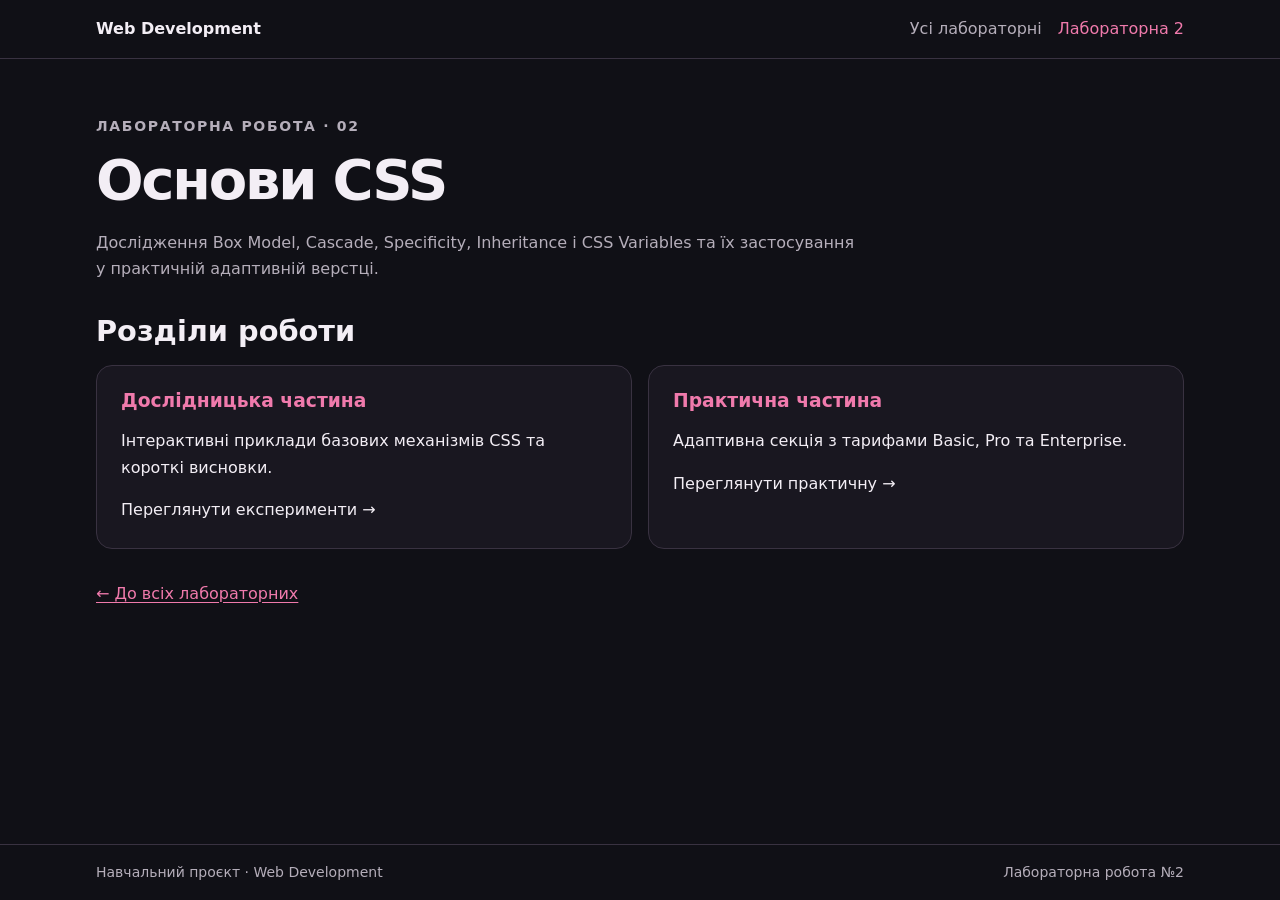
==== lab2/index.html @ 901f0a63 "first commit" ====
<!doctype html>
<html lang="uk">
  <head>
    <meta charset="UTF-8" />
    <meta name="viewport" content="width=device-width, initial-scale=1.0" />
    <meta
      name="description"
      content="Навігація лабораторної роботи №2: дослідження CSS та практична секція тарифних планів."
    />
    <meta name="theme-color" content="#101016" />
    <title>Лабораторна робота №2 · Web Development</title>
    <link rel="stylesheet" href="../site.css" />
  </head>
  <body>
    <header class="site-header">
      <a class="skip-link" href="#main">Перейти до вмісту</a>
      <div class="site-shell site-header__inner">
        <a class="site-brand" href="../index.html">Web Development</a>
        <nav class="site-nav" aria-label="Основна навігація">
          <ul class="site-nav__list">
            <li><a href="../index.html">Усі лабораторні</a></li>
            <li><a href="index.html" aria-current="page">Лабораторна 2</a></li>
          </ul>
        </nav>
      </div>
    </header>

    <main class="site-shell site-main" id="main">
      <header class="page-intro">
        <p class="eyebrow">Лабораторна робота · 02</p>
        <h1>Основи CSS</h1>
        <p>
          Дослідження Box Model, Cascade, Specificity, Inheritance і CSS Variables та їх
          застосування у практичній адаптивній верстці.
        </p>
      </header>

      <section aria-labelledby="sections-title">
        <h2 id="sections-title">Розділи роботи</h2>
        <div class="card-grid">
          <a class="card card--link" href="experiments.html">
            <h3 class="card__title">Дослідницька частина</h3>
            <p>Інтерактивні приклади базових механізмів CSS та короткі висновки.</p>
            <span>Переглянути експерименти →</span>
          </a>
          <a class="card card--link" href="pricing-card.html">
            <h3 class="card__title">Практична частина</h3>
            <p>Адаптивна секція з тарифами Basic, Pro та Enterprise.</p>
            <span>Переглянути практичну →</span>
          </a>
        </div>
      </section>
      <a class="back-link" href="../index.html">← До всіх лабораторних</a>
    </main>

    <footer class="site-footer">
      <div class="site-shell site-footer__inner">
        <p>Навчальний проєкт · Web Development</p>
        <p>Лабораторна робота №2</p>
      </div>
    </footer>
  </body>
</html>
---- site.css ----
:root {
  color-scheme: dark;
  --color-background: #101016;
  --color-surface: #191720;
  --color-surface-raised: #211d29;
  --color-demo-background: #14121a;
  --color-text: #f3eef5;
  --color-muted: #b5aeba;
  --color-border: #393241;
  --color-pink: #f07aac;
  --color-purple: #c28af2;
  --font-family-base: system-ui, -apple-system, 'Segoe UI', sans-serif;
  --font-size-base: 1rem;
  --font-size-h1: clamp(2rem, 5vw, 3.5rem);
  --font-size-h2: clamp(1.35rem, 3vw, 1.8rem);
  --font-size-small: 0.875rem;
  --font-weight-bold: 700;
  --line-height-base: 1.65;
  --line-height-heading: 1.2;
  --tracking-heading: -0.04em;
  --spacing-sm: 0.5rem;
  --spacing-md: 1rem;
  --spacing-lg: 1.5rem;
  --spacing-xl: 2rem;
  --spacing-2xl: 3.5rem;
  --content-width: 68rem;
  --border-radius: 1rem;
  --border-radius-small: 0.65rem;
  --border-width: 1px;
}

*,
*::before,
*::after {
  box-sizing: border-box;
}

body {
  display: flex;
  min-width: 20rem;
  min-height: 100vh;
  flex-direction: column;
  margin: 0;
  background: var(--color-background);
  color: var(--color-text);
  font-family: var(--font-family-base);
  font-size: var(--font-size-base);
  line-height: var(--line-height-base);
}

a {
  color: var(--color-pink);
  text-underline-offset: 0.2em;
}

a:hover {
  color: var(--color-purple);
}

a:focus-visible {
  outline: 3px solid var(--color-purple);
  outline-offset: 4px;
  border-radius: var(--border-radius-small);
}

img {
  max-width: 100%;
}

.site-shell {
  width: min(var(--content-width), 100% - 2rem);
  margin-inline: auto;
}

.site-header,
.site-footer {
  border-color: var(--color-border);
  border-style: solid;
}

.site-header {
  border-width: 0 0 var(--border-width);
}

.site-header__inner,
.site-footer__inner {
  display: flex;
  align-items: center;
  justify-content: space-between;
  gap: var(--spacing-md);
  padding-block: var(--spacing-md);
}

.site-brand {
  color: var(--color-text);
  font-weight: var(--font-weight-bold);
  text-decoration: none;
}

.site-nav__list {
  display: flex;
  flex-wrap: wrap;
  gap: var(--spacing-md);
  margin: 0;
  padding: 0;
  list-style: none;
}

.site-nav a {
  color: var(--color-muted);
  text-decoration: none;
}

.site-nav a:hover,
.site-nav a[aria-current='page'] {
  color: var(--color-pink);
}

.site-main {
  flex: 1;
  padding-block: var(--spacing-2xl);
}

.page-intro {
  max-width: 48rem;
  margin-bottom: var(--spacing-xl);
}

.eyebrow {
  margin: 0 0 var(--spacing-sm);
  color: var(--color-pink);
  font-size: var(--font-size-small);
  font-weight: var(--font-weight-bold);
  letter-spacing: 0.12em;
  text-transform: uppercase;
}

h1,
h2,
h3 {
  line-height: var(--line-height-heading);
}

h1 {
  margin: 0 0 var(--spacing-md);
  font-size: var(--font-size-h1);
  letter-spacing: var(--tracking-heading);
}

h2 {
  margin: 0 0 var(--spacing-md);
  font-size: var(--font-size-h2);
}

.page-intro p,
.site-footer {
  color: var(--color-muted);
}

.card-grid {
  display: grid;
  grid-template-columns: repeat(auto-fit, minmax(min(100%, 17rem), 1fr));
  gap: var(--spacing-md);
}

.card {
  padding: var(--spacing-lg);
  border: var(--border-width) solid var(--color-border);
  border-radius: var(--border-radius);
  background: var(--color-surface);
}

.card--link {
  display: block;
  color: inherit;
  text-decoration: none;
  transition:
    transform 160ms ease,
    border-color 160ms ease,
    background-color 160ms ease;
}

.card--link:hover {
  transform: translateY(-3px);
  border-color: var(--color-pink);
  background: var(--color-surface-raised);
  color: inherit;
}

.card__title {
  margin: 0 0 var(--spacing-sm);
  color: var(--color-pink);
}

.card p:last-child {
  margin-bottom: 0;
  color: var(--color-muted);
}

.site-footer {
  border-width: var(--border-width) 0 0;
  font-size: var(--font-size-small);
}

.site-footer__inner p {
  margin: 0;
}

.back-link {
  display: inline-block;
  margin-top: var(--spacing-xl);
}

.skip-link {
  position: absolute;
  top: 0.5rem;
  left: 0.5rem;
  z-index: 1;
  padding: var(--spacing-sm) var(--spacing-md);
  transform: translateY(-150%);
  border-radius: 0.5rem;
  background: var(--color-surface-raised);
}

.skip-link:focus {
  transform: translateY(0);
}

@media (max-width: 40rem) {
  .site-header__inner,
  .site-footer__inner {
    align-items: flex-start;
    flex-direction: column;
  }

  .site-main {
    padding-block: var(--spacing-xl);
  }
}

@media (prefers-reduced-motion: reduce) {
  * {
    scroll-behavior: auto !important;
    transition-duration: 0.01ms !important;
  }
}
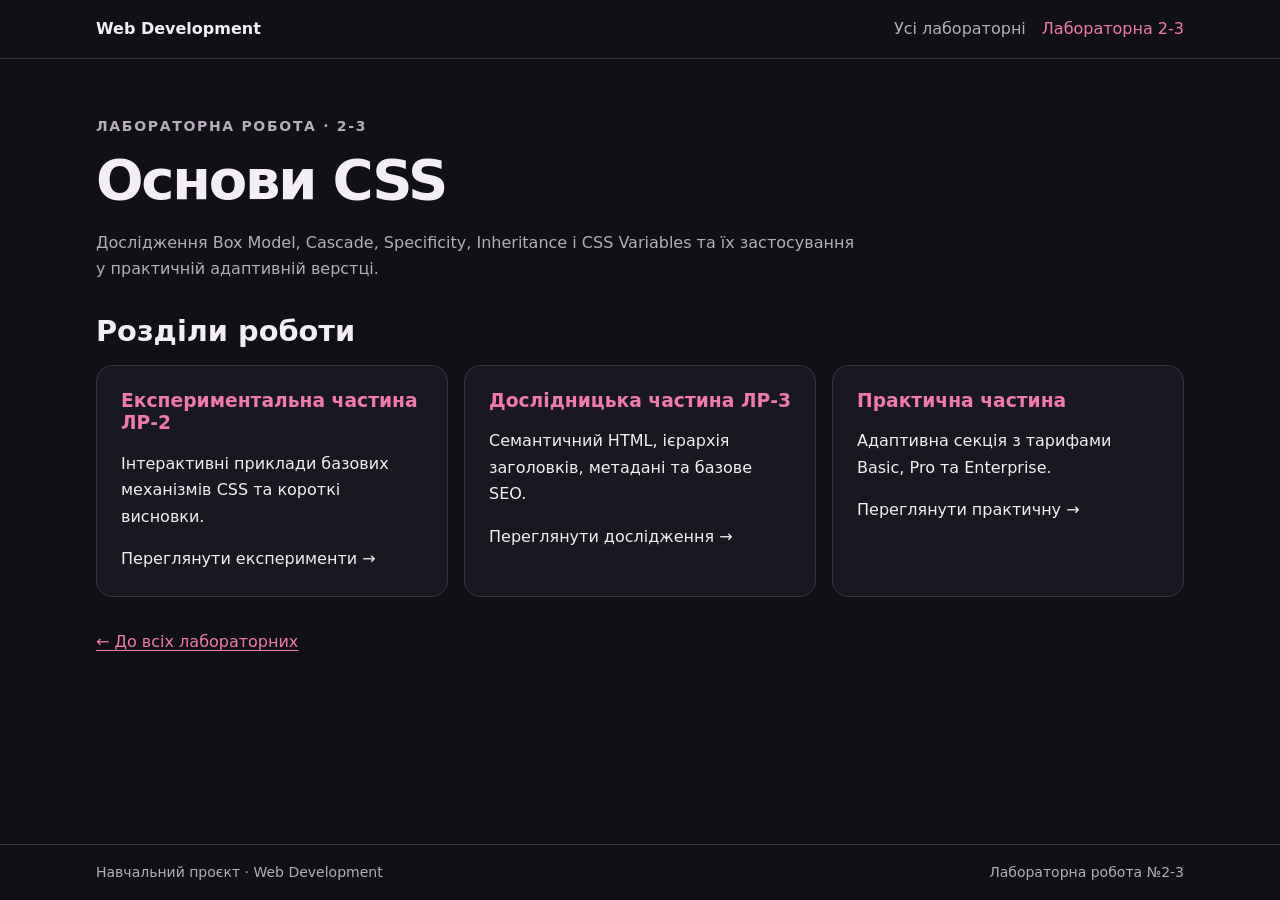
==== commit b4609a8f: "Update Lab3" ====
--- a/lab2/index.html
+++ b/lab2/index.html
@@ -8,7 +8,7 @@
       content="Навігація лабораторної роботи №2: дослідження CSS та практична секція тарифних планів."
     />
     <meta name="theme-color" content="#101016" />
-    <title>Лабораторна робота №2 · Web Development</title>
+    <title>Лабораторна робота №2-3 · Web Development</title>
     <link rel="stylesheet" href="../site.css" />
   </head>
   <body>
@@ -19,7 +19,7 @@
         <nav class="site-nav" aria-label="Основна навігація">
           <ul class="site-nav__list">
             <li><a href="../index.html">Усі лабораторні</a></li>
-            <li><a href="index.html" aria-current="page">Лабораторна 2</a></li>
+            <li><a href="index.html" aria-current="page">Лабораторна 2-3</a></li>
           </ul>
         </nav>
       </div>
@@ -27,7 +27,7 @@
 
     <main class="site-shell site-main" id="main">
       <header class="page-intro">
-        <p class="eyebrow">Лабораторна робота · 02</p>
+        <p class="eyebrow">Лабораторна робота · 2-3</p>
         <h1>Основи CSS</h1>
         <p>
           Дослідження Box Model, Cascade, Specificity, Inheritance і CSS Variables та їх
@@ -39,9 +39,14 @@
         <h2 id="sections-title">Розділи роботи</h2>
         <div class="card-grid">
           <a class="card card--link" href="experiments.html">
-            <h3 class="card__title">Дослідницька частина</h3>
+            <h3 class="card__title">Експериментальна частина ЛР-2</h3>
             <p>Інтерактивні приклади базових механізмів CSS та короткі висновки.</p>
             <span>Переглянути експерименти →</span>
+          </a>
+          <a class="card card--link" href="experiments-lab3.html">
+            <h3 class="card__title">Дослідницька частина ЛР-3</h3>
+            <p>Семантичний HTML, ієрархія заголовків, метадані та базове SEO.</p>
+            <span>Переглянути дослідження →</span>
           </a>
           <a class="card card--link" href="pricing-card.html">
             <h3 class="card__title">Практична частина</h3>
@@ -56,7 +61,7 @@
     <footer class="site-footer">
       <div class="site-shell site-footer__inner">
         <p>Навчальний проєкт · Web Development</p>
-        <p>Лабораторна робота №2</p>
+        <p>Лабораторна робота №2-3</p>
       </div>
     </footer>
   </body>
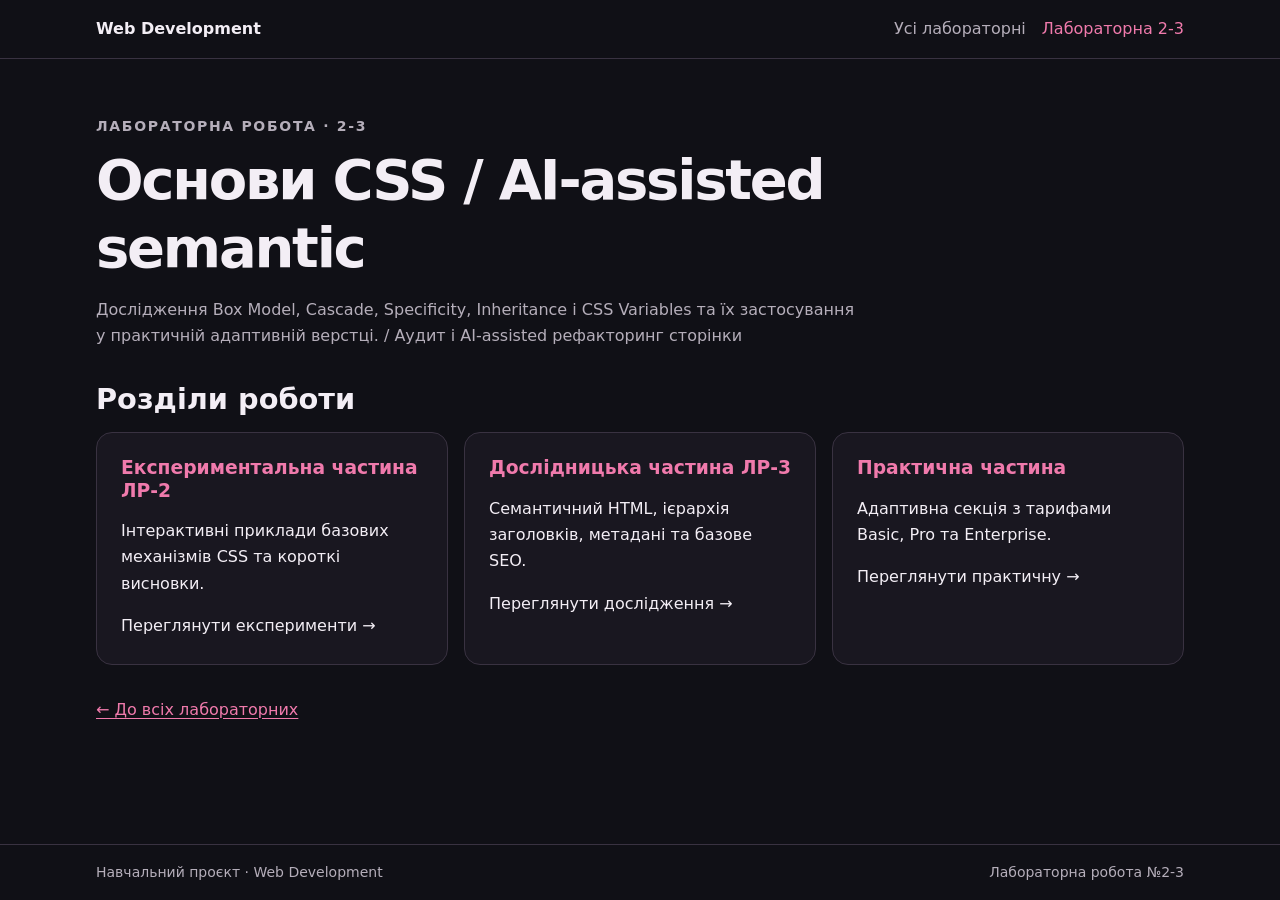
==== commit e0a424c6: "Update Lab3" ====
--- a/lab2/index.html
+++ b/lab2/index.html
@@ -28,10 +28,10 @@
     <main class="site-shell site-main" id="main">
       <header class="page-intro">
         <p class="eyebrow">Лабораторна робота · 2-3</p>
-        <h1>Основи CSS</h1>
+        <h1>Основи CSS / AI-assisted semantic</h1>
         <p>
           Дослідження Box Model, Cascade, Specificity, Inheritance і CSS Variables та їх
-          застосування у практичній адаптивній верстці.
+          застосування у практичній адаптивній верстці. / Аудит і AI-assisted рефакторинг сторінки
         </p>
       </header>
 
